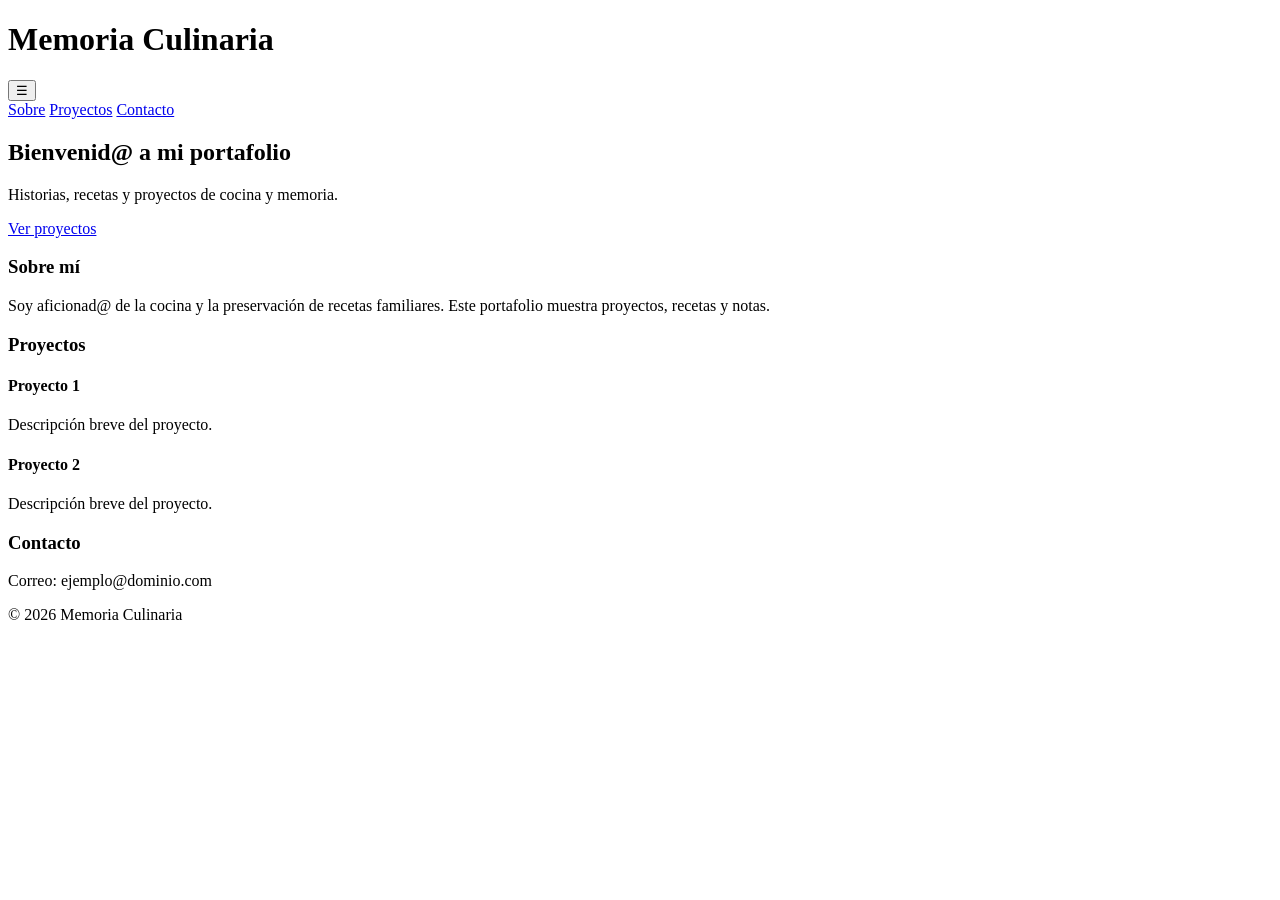
==== index.html @ 9a7fe6a8 "Init: add basic website (index.html)" ====
<!doctype html>
<html lang="es">
<head>
  <meta charset="utf-8">
  <meta name="viewport" content="width=device-width,initial-scale=1">
  <title>Portafolio - Memoria Culinaria</title>
  <link rel="stylesheet" href="css/styles.css">
</head>
<body>
  <header class="site-header">
    <div class="container">
      <h1 class="brand">Memoria Culinaria</h1>
      <button class="nav-toggle" aria-label="Abrir menú">☰</button>
      <nav class="site-nav">
        <a href="#about">Sobre</a>
        <a href="#projects">Proyectos</a>
        <a href="#contact">Contacto</a>
      </nav>
    </div>
  </header>

  <main>
    <section class="hero">
      <div class="container">
        <h2>Bienvenid@ a mi portafolio</h2>
        <p>Historias, recetas y proyectos de cocina y memoria.</p>
        <a class="btn" href="#projects">Ver proyectos</a>
      </div>
    </section>

    <section id="about" class="container section">
      <h3>Sobre mí</h3>
      <p>Soy aficionad@ de la cocina y la preservación de recetas familiares. Este portafolio muestra proyectos, recetas y notas.</p>
    </section>

    <section id="projects" class="container section">
      <h3>Proyectos</h3>
      <div class="grid">
        <article class="card">
          <h4>Proyecto 1</h4>
          <p>Descripción breve del proyecto.</p>
        </article>
        <article class="card">
          <h4>Proyecto 2</h4>
          <p>Descripción breve del proyecto.</p>
        </article>
      </div>
    </section>

    <section id="contact" class="container section">
      <h3>Contacto</h3>
      <p>Correo: ejemplo@dominio.com</p>
    </section>
  </main>

  <footer class="site-footer">
    <div class="container">
      <p>© 2026 Memoria Culinaria</p>
    </div>
  </footer>

  <script src="js/script.js" defer></script>
</body>
</html>
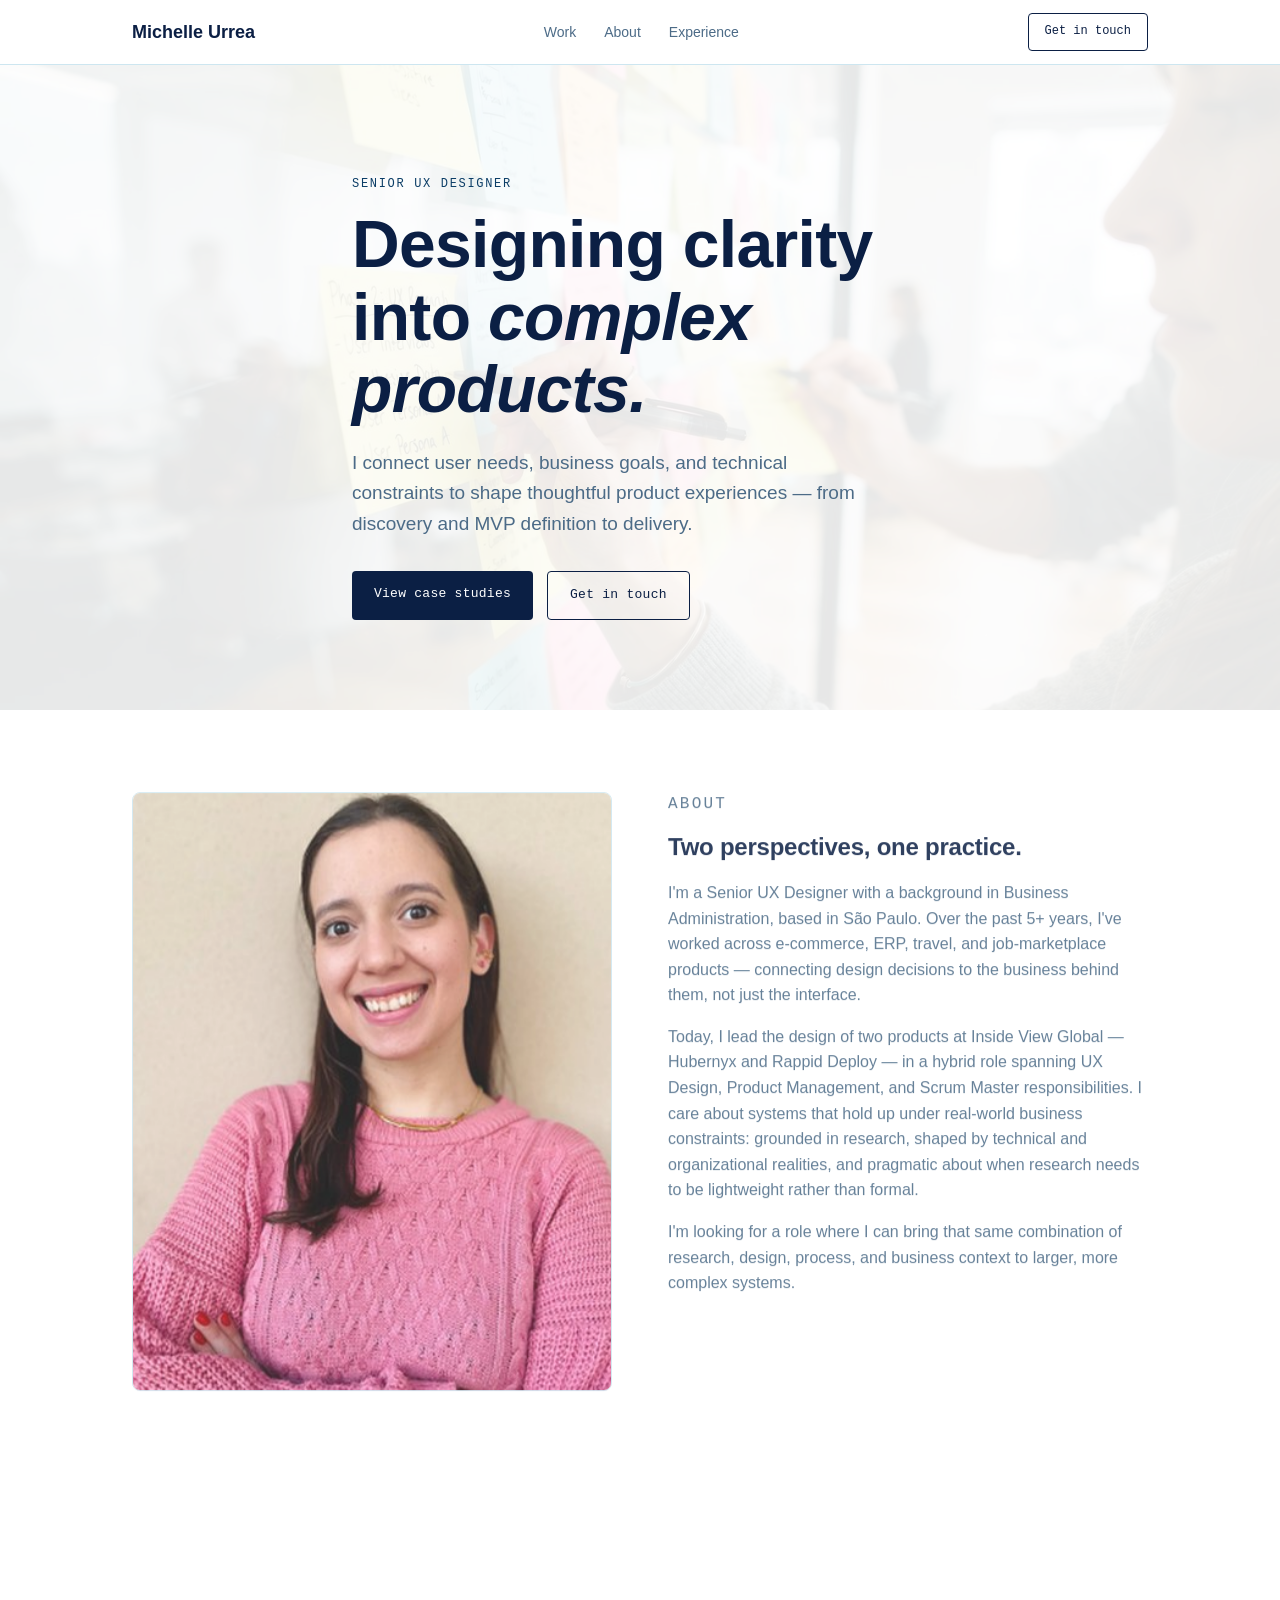
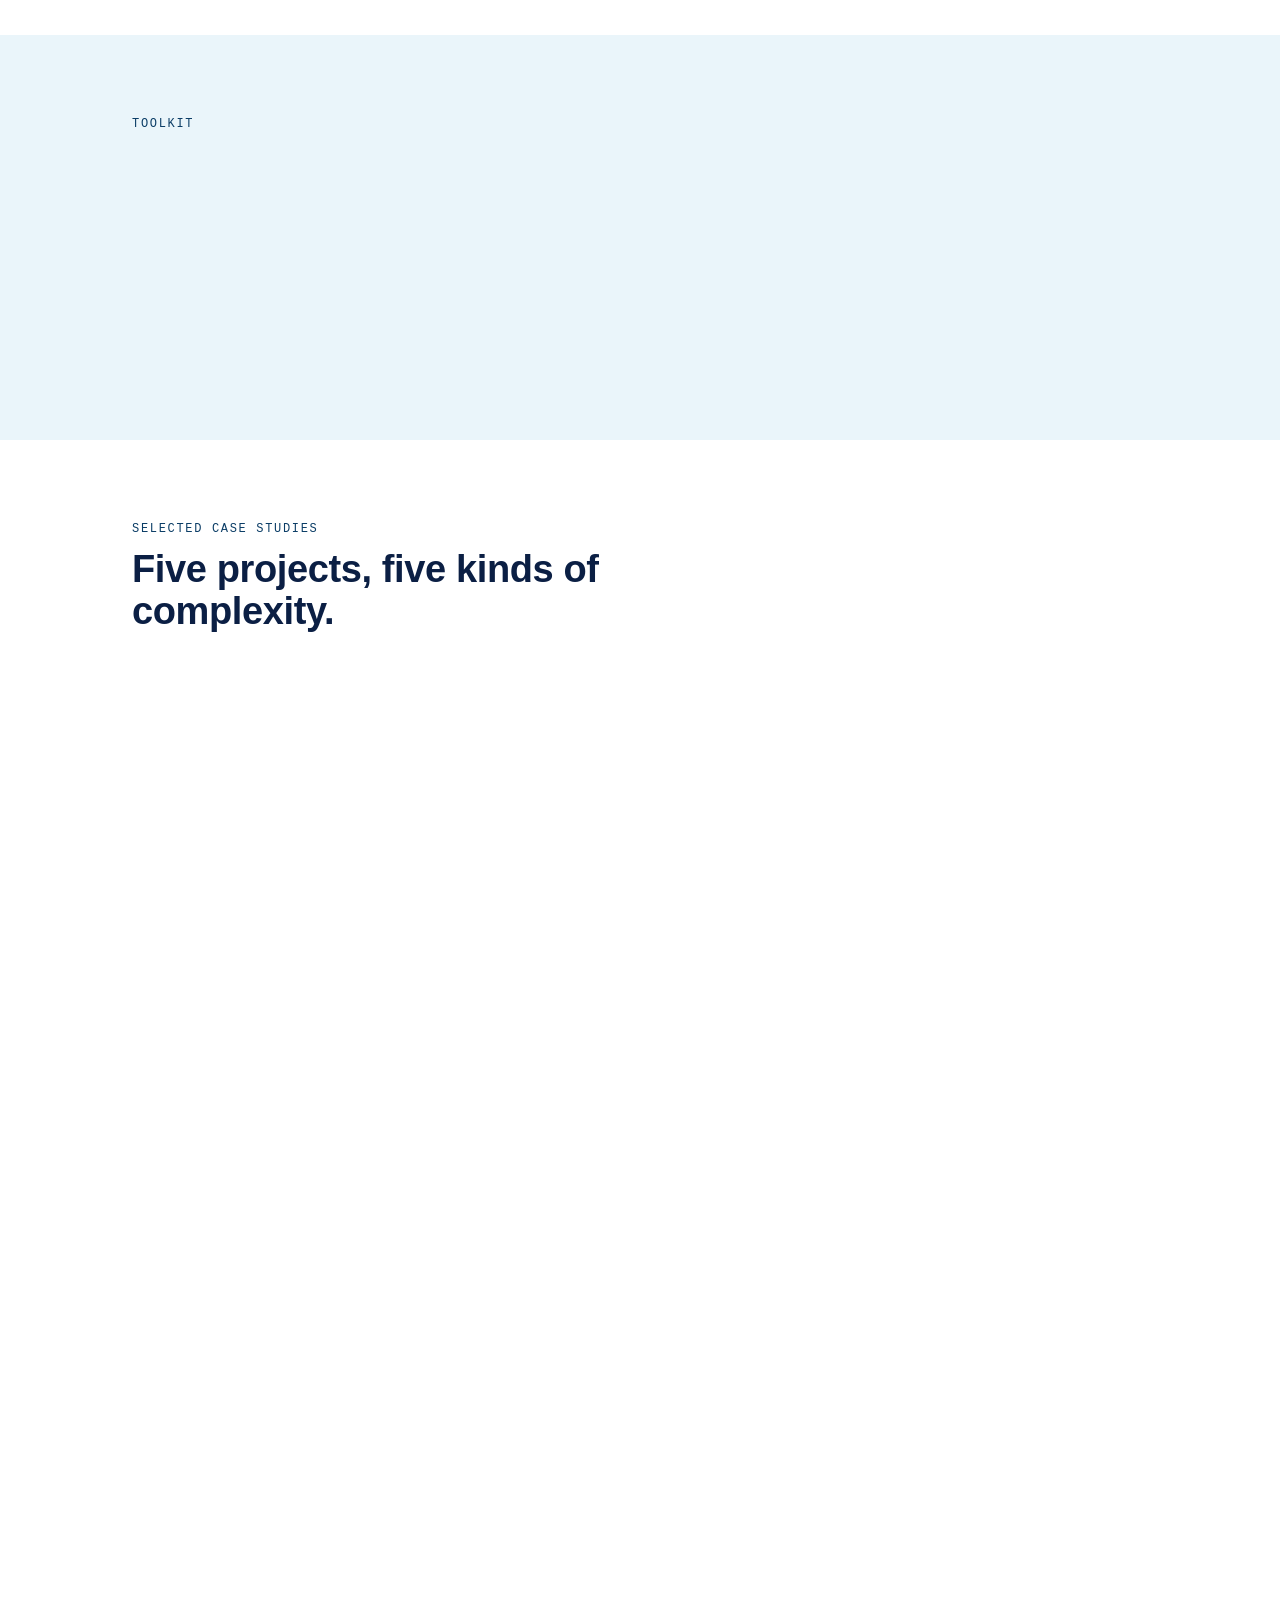
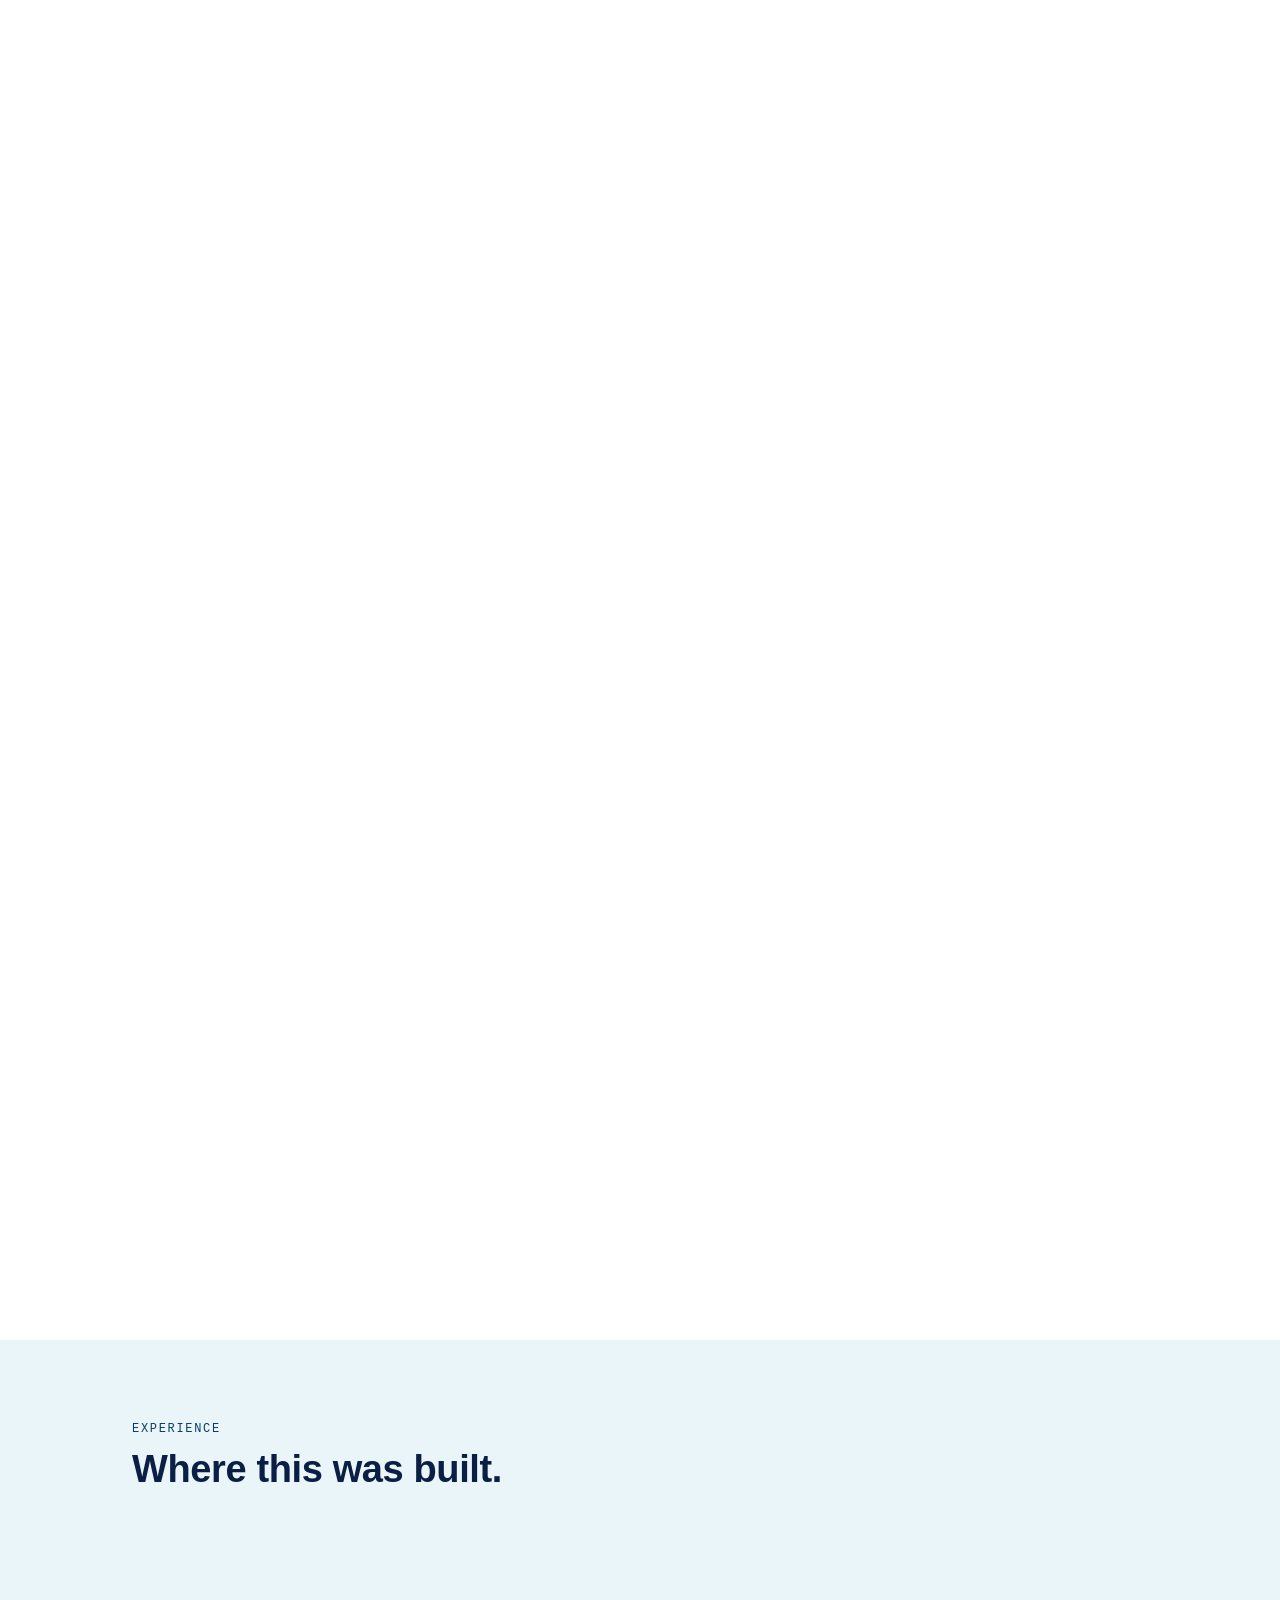
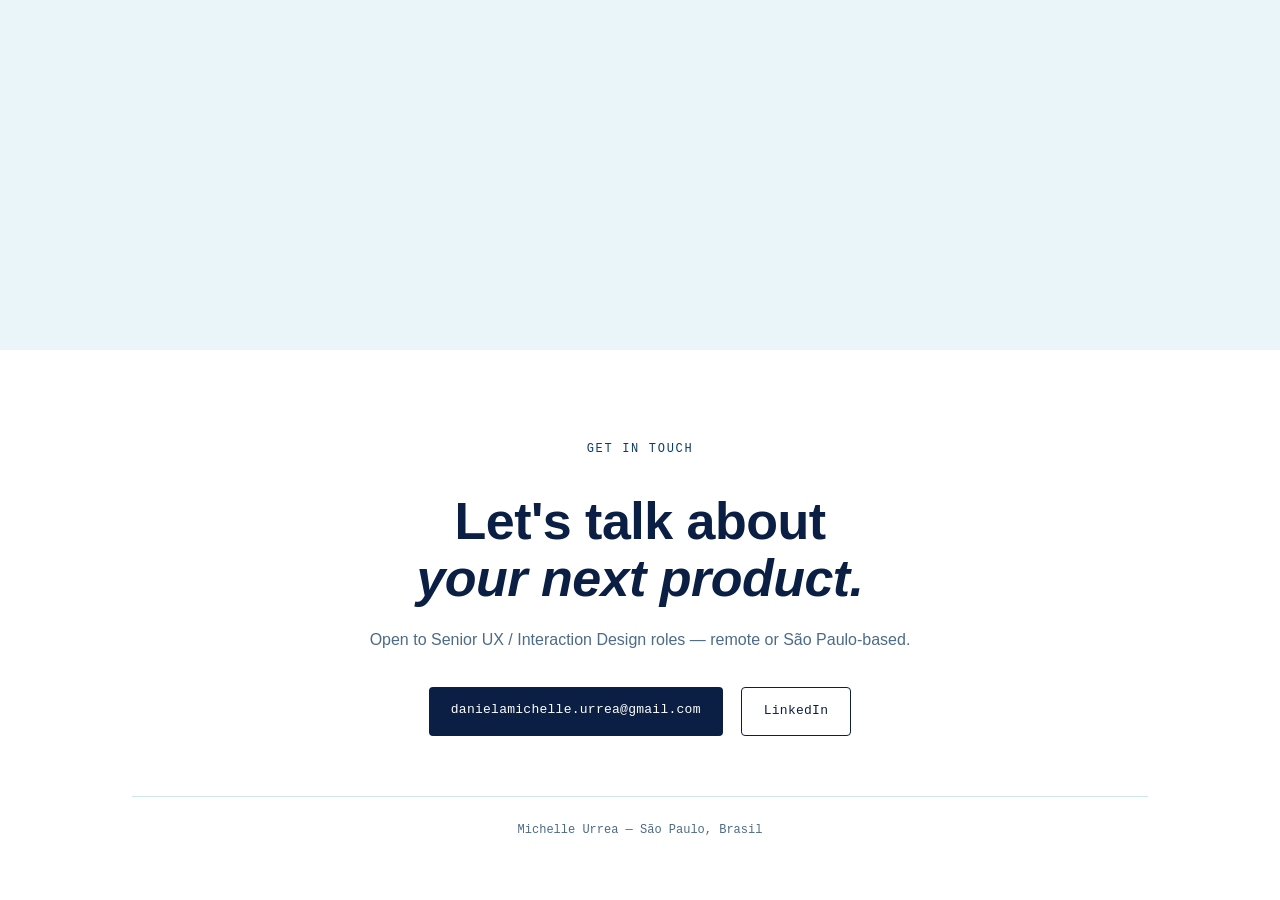
==== commit c3264d59: "preparing files to deploy" ====
--- a/index.html
+++ b/index.html
@@ -2,63 +2,12 @@
 <html lang="es">
 <head>
   <meta charset="utf-8">
-  <meta name="viewport" content="width=device-width,initial-scale=1">
-  <title>Portafolio - Memoria Culinaria</title>
-  <link rel="stylesheet" href="css/styles.css">
+  <meta name="viewport" content="width=device-width, initial-scale=1">
+  <meta http-equiv="refresh" content="0; url=main.html">
+  <title>Michelle Urrea - Portfolio</title>
+  <link rel="canonical" href="main.html">
 </head>
 <body>
-  <header class="site-header">
-    <div class="container">
-      <h1 class="brand">Memoria Culinaria</h1>
-      <button class="nav-toggle" aria-label="Abrir menú">☰</button>
-      <nav class="site-nav">
-        <a href="#about">Sobre</a>
-        <a href="#projects">Proyectos</a>
-        <a href="#contact">Contacto</a>
-      </nav>
-    </div>
-  </header>
-
-  <main>
-    <section class="hero">
-      <div class="container">
-        <h2>Bienvenid@ a mi portafolio</h2>
-        <p>Historias, recetas y proyectos de cocina y memoria.</p>
-        <a class="btn" href="#projects">Ver proyectos</a>
-      </div>
-    </section>
-
-    <section id="about" class="container section">
-      <h3>Sobre mí</h3>
-      <p>Soy aficionad@ de la cocina y la preservación de recetas familiares. Este portafolio muestra proyectos, recetas y notas.</p>
-    </section>
-
-    <section id="projects" class="container section">
-      <h3>Proyectos</h3>
-      <div class="grid">
-        <article class="card">
-          <h4>Proyecto 1</h4>
-          <p>Descripción breve del proyecto.</p>
-        </article>
-        <article class="card">
-          <h4>Proyecto 2</h4>
-          <p>Descripción breve del proyecto.</p>
-        </article>
-      </div>
-    </section>
-
-    <section id="contact" class="container section">
-      <h3>Contacto</h3>
-      <p>Correo: ejemplo@dominio.com</p>
-    </section>
-  </main>
-
-  <footer class="site-footer">
-    <div class="container">
-      <p>© 2026 Memoria Culinaria</p>
-    </div>
-  </footer>
-
-  <script src="js/script.js" defer></script>
+  <p><a href="main.html">Abrir el portfolio de Michelle Urrea</a></p>
 </body>
 </html>
